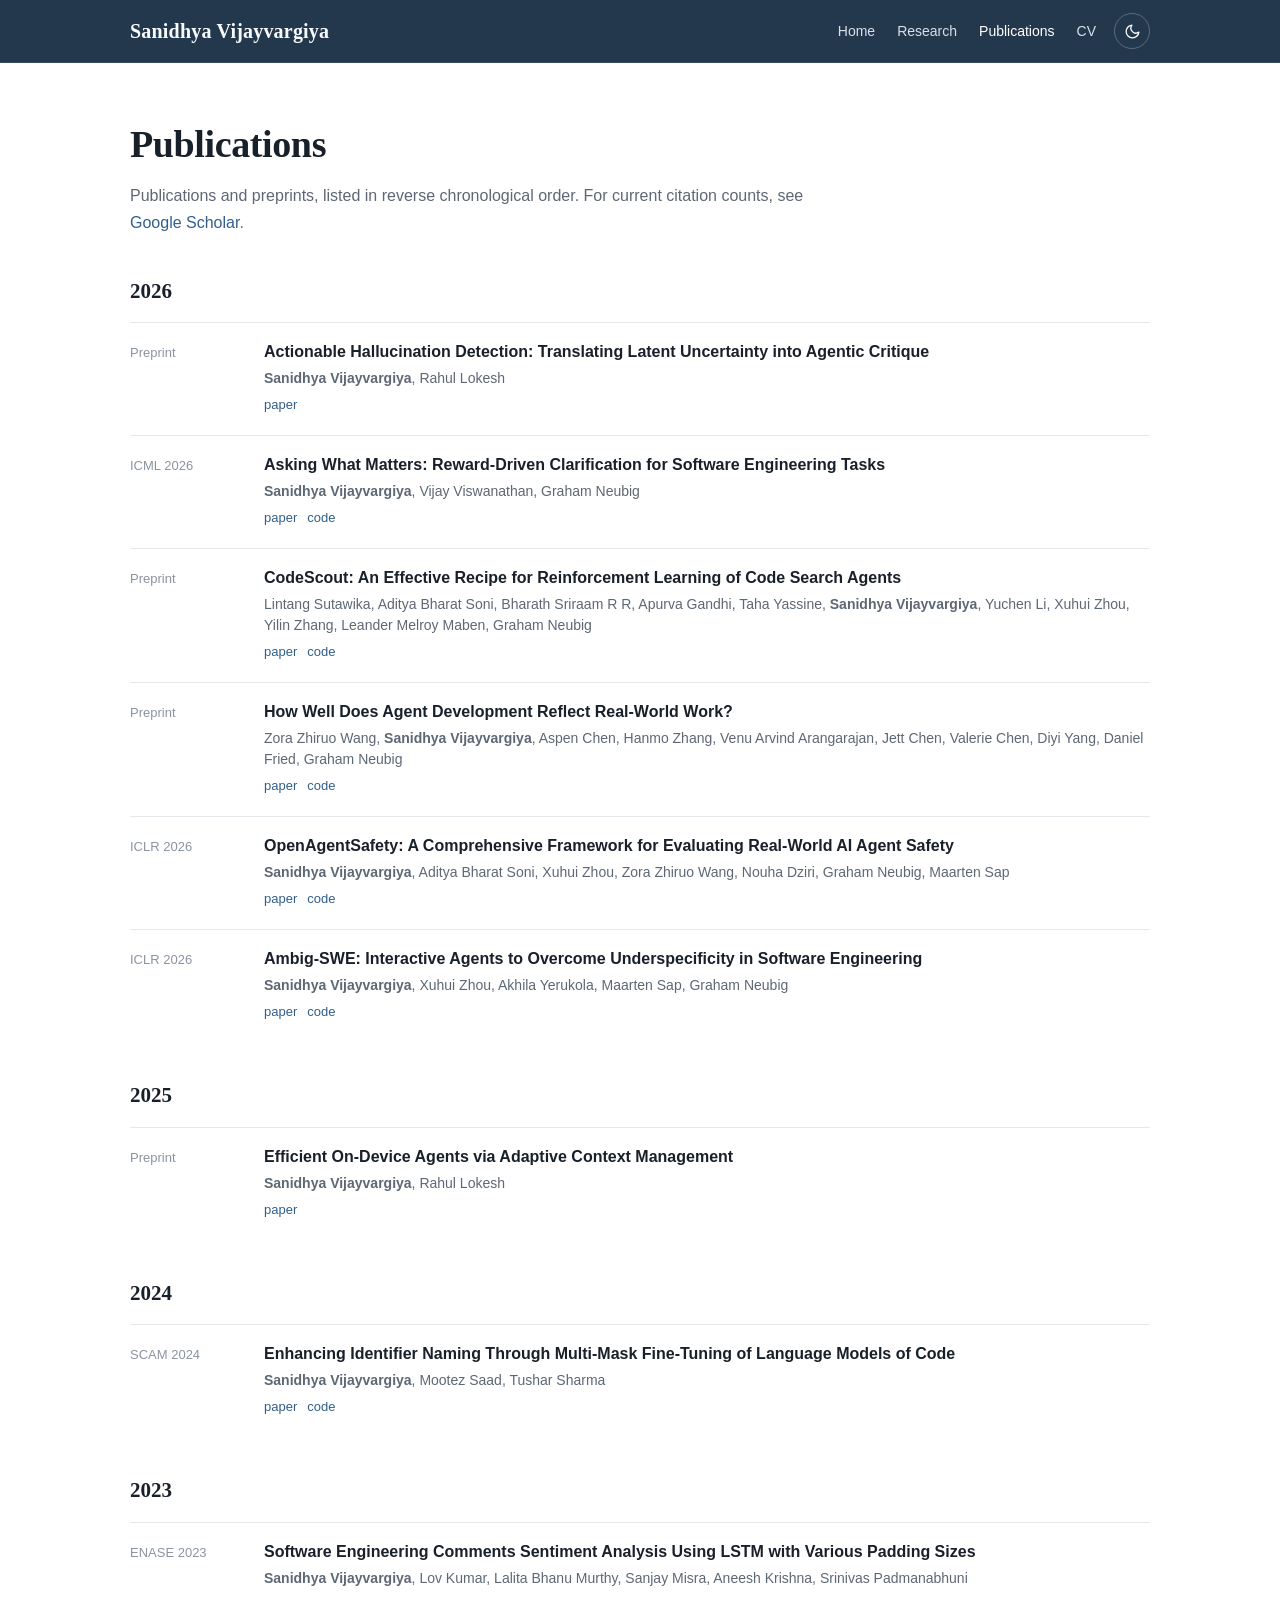
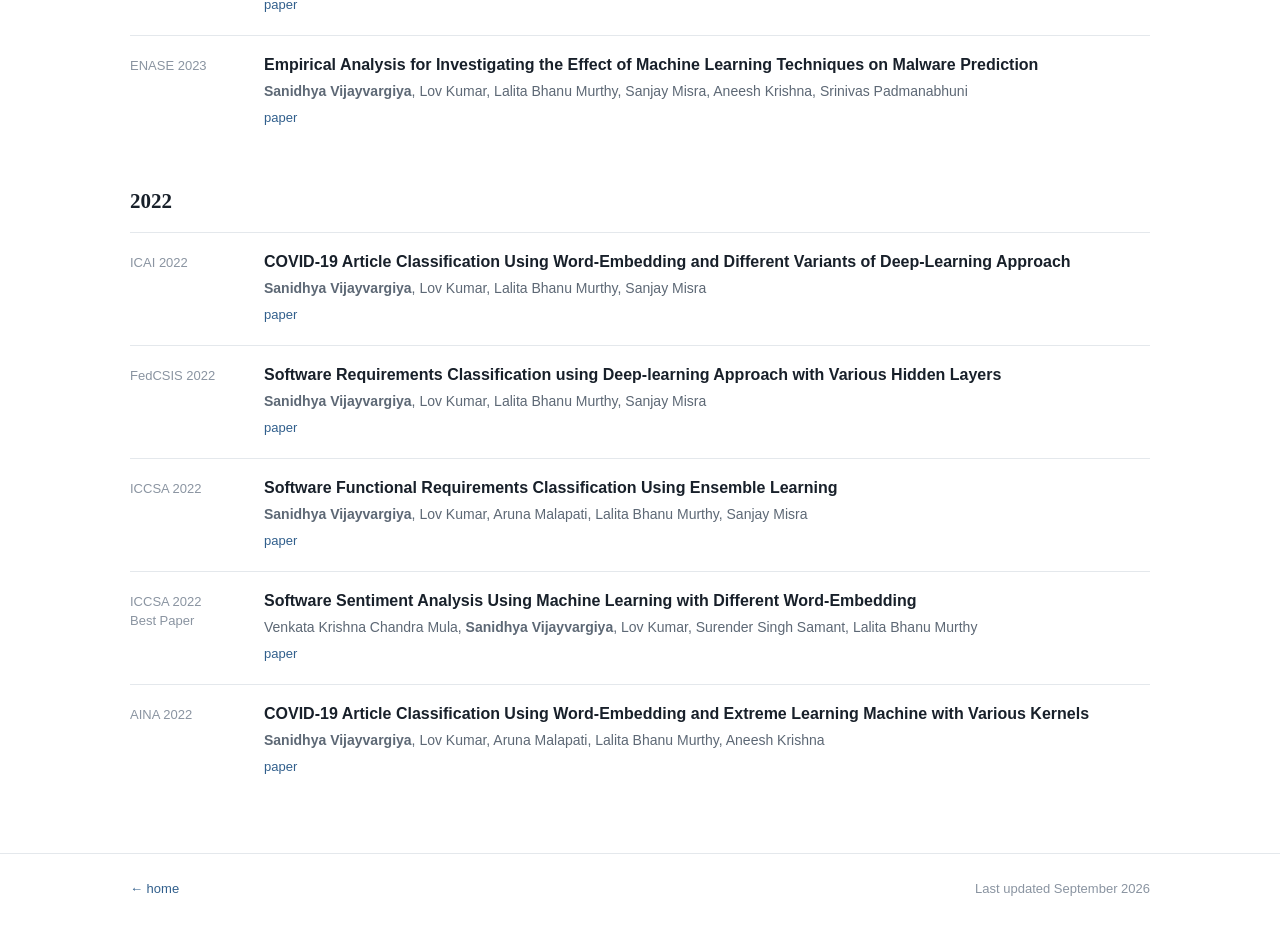
==== publications.html @ f091d57f "Publish personal research website" ====
<!doctype html>
<html lang="en">
<head>
  <meta charset="utf-8"><meta name="viewport" content="width=device-width, initial-scale=1"><meta name="color-scheme" content="light dark">
  <meta name="description" content="Publications by Sanidhya Vijayvargiya.">
  <title>Publications — Sanidhya Vijayvargiya</title>
  <link rel="icon" href="assets/favicon.svg" type="image/svg+xml"><link rel="stylesheet" href="styles.css">
  <script>(()=>{const t=localStorage.getItem('sv-theme');if(t==='light'||t==='dark')document.documentElement.dataset.theme=t;})();</script>
</head>
<body>
  <header class="site-header"><div class="shell nav-row"><a class="wordmark" href="index.html">Sanidhya Vijayvargiya</a><div class="nav-actions"><nav aria-label="Primary navigation"><a href="index.html">Home</a><a href="research.html">Research</a><a href="publications.html" aria-current="page">Publications</a><a href="cv.html">CV</a></nav><button id="theme-toggle" class="theme-toggle" type="button" aria-label="Toggle color theme"></button></div></div></header>
  <main class="shell page-main">
    <header class="page-title">
      <h1>Publications</h1>
      <p>Publications and preprints, listed in reverse chronological order. For current citation counts, see <a href="https://scholar.google.com/citations?user=csV4JZsAAAAJ&hl=en&oi=ao" target="_blank" rel="noopener">Google Scholar</a>.</p>
    </header>

    <h2 class="pub-year">2026</h2>
    <article class="publication"><div class="pub-venue">Preprint</div><div class="pub-body"><h3><a href="https://arxiv.org/abs/2608.10430" target="_blank" rel="noopener">Actionable Hallucination Detection: Translating Latent Uncertainty into Agentic Critique</a></h3><p class="authors"><strong>Sanidhya Vijayvargiya</strong>, Rahul Lokesh</p><p class="pub-links"><a href="https://arxiv.org/abs/2608.10430" target="_blank" rel="noopener">paper</a></p></div></article>
    <article class="publication"><div class="pub-venue">ICML 2026</div><div class="pub-body"><h3><a href="https://arxiv.org/abs/2604.14624" target="_blank" rel="noopener">Asking What Matters: Reward-Driven Clarification for Software Engineering Tasks</a></h3><p class="authors"><strong>Sanidhya Vijayvargiya</strong>, Vijay Viswanathan, Graham Neubig</p><p class="pub-links"><a href="https://arxiv.org/abs/2604.14624" target="_blank" rel="noopener">paper</a><a href="https://github.com/sani903/Teaching-Effective-Clarification" target="_blank" rel="noopener">code</a></p></div></article>
    <article class="publication"><div class="pub-venue">Preprint</div><div class="pub-body"><h3><a href="https://arxiv.org/abs/2603.17829" target="_blank" rel="noopener">CodeScout: An Effective Recipe for Reinforcement Learning of Code Search Agents</a></h3><p class="authors">Lintang Sutawika, Aditya Bharat Soni, Bharath Sriraam R R, Apurva Gandhi, Taha Yassine, <strong>Sanidhya Vijayvargiya</strong>, Yuchen Li, Xuhui Zhou, Yilin Zhang, Leander Melroy Maben, Graham Neubig</p><p class="pub-links"><a href="https://arxiv.org/abs/2603.17829" target="_blank" rel="noopener">paper</a><a href="https://github.com/OpenHands/codescout" target="_blank" rel="noopener">code</a></p></div></article>
    <article class="publication"><div class="pub-venue">Preprint</div><div class="pub-body"><h3><a href="https://arxiv.org/abs/2603.01203" target="_blank" rel="noopener">How Well Does Agent Development Reflect Real-World Work?</a></h3><p class="authors">Zora Zhiruo Wang, <strong>Sanidhya Vijayvargiya</strong>, Aspen Chen, Hanmo Zhang, Venu Arvind Arangarajan, Jett Chen, Valerie Chen, Diyi Yang, Daniel Fried, Graham Neubig</p><p class="pub-links"><a href="https://arxiv.org/abs/2603.01203" target="_blank" rel="noopener">paper</a><a href="https://github.com/zorazrw/ai4work-resources" target="_blank" rel="noopener">code</a></p></div></article>
    <article class="publication"><div class="pub-venue">ICLR 2026</div><div class="pub-body"><h3><a href="https://arxiv.org/abs/2507.06134" target="_blank" rel="noopener">OpenAgentSafety: A Comprehensive Framework for Evaluating Real-World AI Agent Safety</a></h3><p class="authors"><strong>Sanidhya Vijayvargiya</strong>, Aditya Bharat Soni, Xuhui Zhou, Zora Zhiruo Wang, Nouha Dziri, Graham Neubig, Maarten Sap</p><p class="pub-links"><a href="https://arxiv.org/abs/2507.06134" target="_blank" rel="noopener">paper</a><a href="https://github.com/sani903/OpenAgentSafety" target="_blank" rel="noopener">code</a></p></div></article>
    <article class="publication"><div class="pub-venue">ICLR 2026</div><div class="pub-body"><h3><a href="https://arxiv.org/abs/2502.13069" target="_blank" rel="noopener">Ambig-SWE: Interactive Agents to Overcome Underspecificity in Software Engineering</a></h3><p class="authors"><strong>Sanidhya Vijayvargiya</strong>, Xuhui Zhou, Akhila Yerukola, Maarten Sap, Graham Neubig</p><p class="pub-links"><a href="https://arxiv.org/abs/2502.13069" target="_blank" rel="noopener">paper</a><a href="https://github.com/sani903/interactivesweagents" target="_blank" rel="noopener">code</a></p></div></article>

    <h2 class="pub-year">2025</h2>
    <article class="publication"><div class="pub-venue">Preprint</div><div class="pub-body"><h3><a href="https://arxiv.org/abs/2511.03728" target="_blank" rel="noopener">Efficient On-Device Agents via Adaptive Context Management</a></h3><p class="authors"><strong>Sanidhya Vijayvargiya</strong>, Rahul Lokesh</p><p class="pub-links"><a href="https://arxiv.org/abs/2511.03728" target="_blank" rel="noopener">paper</a></p></div></article>

    <h2 class="pub-year">2024</h2>
    <article class="publication"><div class="pub-venue">SCAM 2024</div><div class="pub-body"><h3><a href="https://doi.org/10.1109/SCAM63643.2024.00017" target="_blank" rel="noopener">Enhancing Identifier Naming Through Multi-Mask Fine-Tuning of Language Models of Code</a></h3><p class="authors"><strong>Sanidhya Vijayvargiya</strong>, Mootez Saad, Tushar Sharma</p><p class="pub-links"><a href="https://doi.org/10.1109/SCAM63643.2024.00017" target="_blank" rel="noopener">paper</a><a href="https://github.com/SMART-Dal/Identifier-Renaming" target="_blank" rel="noopener">code</a></p></div></article>

    <h2 class="pub-year">2023</h2>
    <article class="publication"><div class="pub-venue">ENASE 2023</div><div class="pub-body"><h3><a href="https://doi.org/10.5220/0011845100003464" target="_blank" rel="noopener">Software Engineering Comments Sentiment Analysis Using LSTM with Various Padding Sizes</a></h3><p class="authors"><strong>Sanidhya Vijayvargiya</strong>, Lov Kumar, Lalita Bhanu Murthy, Sanjay Misra, Aneesh Krishna, Srinivas Padmanabhuni</p><p class="pub-links"><a href="https://doi.org/10.5220/0011845100003464" target="_blank" rel="noopener">paper</a></p></div></article>
    <article class="publication"><div class="pub-venue">ENASE 2023</div><div class="pub-body"><h3><a href="https://doi.org/10.5220/0011858200003464" target="_blank" rel="noopener">Empirical Analysis for Investigating the Effect of Machine Learning Techniques on Malware Prediction</a></h3><p class="authors"><strong>Sanidhya Vijayvargiya</strong>, Lov Kumar, Lalita Bhanu Murthy, Sanjay Misra, Aneesh Krishna, Srinivas Padmanabhuni</p><p class="pub-links"><a href="https://doi.org/10.5220/0011858200003464" target="_blank" rel="noopener">paper</a></p></div></article>

    <h2 class="pub-year">2022</h2>
    <article class="publication"><div class="pub-venue">ICAI 2022</div><div class="pub-body"><h3><a href="https://doi.org/10.1007/978-3-031-19647-8_2" target="_blank" rel="noopener">COVID-19 Article Classification Using Word-Embedding and Different Variants of Deep-Learning Approach</a></h3><p class="authors"><strong>Sanidhya Vijayvargiya</strong>, Lov Kumar, Lalita Bhanu Murthy, Sanjay Misra</p><p class="pub-links"><a href="https://doi.org/10.1007/978-3-031-19647-8_2" target="_blank" rel="noopener">paper</a></p></div></article>
    <article class="publication"><div class="pub-venue">FedCSIS 2022</div><div class="pub-body"><h3><a href="https://doi.org/10.15439/2022F140" target="_blank" rel="noopener">Software Requirements Classification using Deep-learning Approach with Various Hidden Layers</a></h3><p class="authors"><strong>Sanidhya Vijayvargiya</strong>, Lov Kumar, Lalita Bhanu Murthy, Sanjay Misra</p><p class="pub-links"><a href="https://doi.org/10.15439/2022F140" target="_blank" rel="noopener">paper</a></p></div></article>
    <article class="publication"><div class="pub-venue">ICCSA 2022</div><div class="pub-body"><h3><a href="https://doi.org/10.1007/978-3-031-10548-7_49" target="_blank" rel="noopener">Software Functional Requirements Classification Using Ensemble Learning</a></h3><p class="authors"><strong>Sanidhya Vijayvargiya</strong>, Lov Kumar, Aruna Malapati, Lalita Bhanu Murthy, Sanjay Misra</p><p class="pub-links"><a href="https://doi.org/10.1007/978-3-031-10548-7_49" target="_blank" rel="noopener">paper</a></p></div></article>
    <article class="publication"><div class="pub-venue">ICCSA 2022<br>Best Paper</div><div class="pub-body"><h3><a href="https://doi.org/10.1007/978-3-031-10548-7_29" target="_blank" rel="noopener">Software Sentiment Analysis Using Machine Learning with Different Word-Embedding</a></h3><p class="authors">Venkata Krishna Chandra Mula, <strong>Sanidhya Vijayvargiya</strong>, Lov Kumar, Surender Singh Samant, Lalita Bhanu Murthy</p><p class="pub-links"><a href="https://doi.org/10.1007/978-3-031-10548-7_29" target="_blank" rel="noopener">paper</a></p></div></article>
    <article class="publication"><div class="pub-venue">AINA 2022</div><div class="pub-body"><h3><a href="https://doi.org/10.1007/978-3-030-99619-2_7" target="_blank" rel="noopener">COVID-19 Article Classification Using Word-Embedding and Extreme Learning Machine with Various Kernels</a></h3><p class="authors"><strong>Sanidhya Vijayvargiya</strong>, Lov Kumar, Aruna Malapati, Lalita Bhanu Murthy, Aneesh Krishna</p><p class="pub-links"><a href="https://doi.org/10.1007/978-3-030-99619-2_7" target="_blank" rel="noopener">paper</a></p></div></article>
  </main>
  <footer><div class="shell footer-row"><a href="index.html">← home</a><span>Last updated September 2026</span></div></footer>
  <script src="script.js"></script>
</body>
</html>
---- styles.css ----
:root {
  --bg: #ffffff;
  --text: #18202a;
  --muted: #5d6875;
  --faint: #8a94a1;
  --line: #e4e8ec;
  --soft: #f7f8fa;
  --nav: #24384d;
  --nav-text: #f7fafc;
  --nav-muted: #d8e0e8;
  --accent: #315f8c;
  --accent-hover: #1f4e7a;
  --project-hover: #f8fafc;
  --max: 1020px;
}

html[data-theme="dark"] {
  --bg: #11161c;
  --text: #edf2f6;
  --muted: #aeb9c5;
  --faint: #7f8a96;
  --line: #2a333d;
  --soft: #171d24;
  --nav: #192a3d;
  --nav-text: #f7fafc;
  --nav-muted: #ced8e2;
  --accent: #91b8de;
  --accent-hover: #b7d2ec;
  --project-hover: #151c23;
}

@media (prefers-color-scheme: dark) {
  html:not([data-theme="light"]) {
    --bg: #11161c;
    --text: #edf2f6;
    --muted: #aeb9c5;
    --faint: #7f8a96;
    --line: #2a333d;
    --soft: #171d24;
    --nav: #192a3d;
    --nav-text: #f7fafc;
    --nav-muted: #ced8e2;
    --accent: #91b8de;
    --accent-hover: #b7d2ec;
    --project-hover: #151c23;
  }
}

* { box-sizing: border-box; }
html { scroll-behavior: smooth; }
body {
  margin: 0;
  background: var(--bg);
  color: var(--text);
  font-family: -apple-system, BlinkMacSystemFont, "Segoe UI", Roboto, Helvetica, Arial, sans-serif;
  font-size: 16px;
  line-height: 1.64;
  -webkit-font-smoothing: antialiased;
}

a { color: var(--accent); text-decoration: none; }
a:hover { color: var(--accent-hover); }
a:focus-visible, button:focus-visible { outline: 2px solid var(--accent); outline-offset: 3px; }

.shell { width: min(calc(100% - 40px), var(--max)); margin: 0 auto; }

.site-header {
  background: var(--nav);
  color: var(--nav-text);
  border-bottom: 1px solid rgba(255,255,255,.09);
}
.nav-row {
  min-height: 62px;
  display: flex;
  align-items: center;
  justify-content: space-between;
  gap: 24px;
}
.wordmark {
  color: var(--nav-text);
  font-family: ui-serif, Georgia, Cambria, "Times New Roman", serif;
  font-size: 20px;
  font-weight: 650;
  letter-spacing: .01em;
  white-space: nowrap;
}
.wordmark:hover { color: #fff; }
.nav-actions { display: flex; align-items: center; gap: 18px; }
nav { display: flex; gap: 22px; align-items: center; }
nav a {
  color: var(--nav-muted);
  font-size: 14px;
  font-weight: 520;
}
nav a:hover, nav a[aria-current="page"] { color: #fff; }
.theme-toggle {
  width: 36px;
  height: 36px;
  display: grid;
  place-items: center;
  border: 1px solid rgba(255,255,255,.25);
  border-radius: 50%;
  background: transparent;
  color: #fff;
  cursor: pointer;
  padding: 0;
}
.theme-toggle:hover { background: rgba(255,255,255,.08); }
.theme-toggle svg { width: 17px; height: 17px; }

.hero {
  display: grid;
  grid-template-columns: 230px minmax(0, 1fr);
  gap: 58px;
  padding: 64px 0 46px;
  align-items: start;
}
.profile-column { min-width: 0; }
.portrait-wrap {
  width: 100%;
  aspect-ratio: 4 / 5;
  overflow: hidden;
  border-radius: 6px;
  background: var(--soft);
  border: 1px solid var(--line);
}
.portrait {
  width: 100%;
  height: 100%;
  display: block;
  object-fit: cover;
  object-position: 53% 56%;
}
.icon-links {
  display: flex;
  gap: 10px;
  margin-top: 16px;
  justify-content: center;
}
.icon-link {
  width: 38px;
  height: 38px;
  border: 1px solid var(--line);
  border-radius: 50%;
  display: grid;
  place-items: center;
  color: var(--text);
  background: var(--bg);
  transition: border-color .15s ease, color .15s ease, transform .15s ease;
}
.icon-link:hover { border-color: var(--accent); color: var(--accent); transform: translateY(-1px); }
.icon-link svg { width: 18px; height: 18px; }
.icon-link .linkedin-glyph { font-size: 15px; font-weight: 750; line-height: 1; font-family: Arial, sans-serif; }

.hero-copy h1 {
  margin: 1px 0 6px;
  font-family: ui-serif, Georgia, Cambria, "Times New Roman", serif;
  font-size: clamp(34px, 5vw, 48px);
  line-height: 1.1;
  letter-spacing: -.018em;
  font-weight: 650;
}
.role {
  margin: 0 0 24px;
  color: var(--muted);
  font-size: 17px;
}
.bio { margin: 0 0 16px; max-width: 700px; }
.bio + .bio { margin-top: 8px; }
.inline-affiliation { color: var(--text); font-weight: 540; }

.research-directions {
  margin-top: 30px;
  border-top: 1px solid var(--line);
  padding-top: 24px;
}
.research-directions h2, .section h2, .page-title h1 {
  font-family: ui-serif, Georgia, Cambria, "Times New Roman", serif;
  font-weight: 650;
  letter-spacing: -.01em;
}
.research-directions h2 { font-size: 22px; margin: 0 0 16px; }
.direction-list { display: grid; gap: 14px; margin: 0; }
.direction { display: grid; grid-template-columns: 210px minmax(0, 1fr); gap: 18px; }
.direction dt { font-weight: 650; }
.direction dd { margin: 0; color: var(--muted); }

.section { border-top: 1px solid var(--line); padding: 34px 0 38px; }
.section-title-row {
  display: flex;
  justify-content: space-between;
  gap: 20px;
  align-items: baseline;
  margin-bottom: 18px;
}
.section h2 { margin: 0; font-size: 25px; }
.section-link { font-size: 14px; white-space: nowrap; }

.project-grid {
  display: grid;
  grid-template-columns: repeat(2, minmax(0, 1fr));
  column-gap: 46px;
  row-gap: 0;
}
.project {
  display: block;
  padding: 20px 0 22px;
  border-top: 1px solid var(--line);
  color: inherit;
}
.project:nth-child(-n+2) { border-top: 0; padding-top: 2px; }
.project:hover { color: inherit; }
.project h3 {
  margin: 0 0 7px;
  font-size: 17px;
  line-height: 1.35;
  font-weight: 650;
  color: var(--text);
}
.project p { margin: 0 0 10px; color: var(--muted); font-size: 15px; line-height: 1.55; }
.project-meta { font-size: 13px; color: var(--faint); line-height: 1.5; }
.project:hover h3 { color: var(--accent); }

.news-list { list-style: none; margin: 0; padding: 0; }
.news-list li {
  display: grid;
  grid-template-columns: 90px minmax(0, 1fr);
  gap: 18px;
  padding: 9px 0;
}
.news-date { color: var(--faint); font-size: 14px; }
.news-text { color: var(--muted); }
.news-text strong { color: var(--text); font-weight: 600; }

footer { border-top: 1px solid var(--line); margin-top: 8px; }
.footer-row {
  padding: 24px 0 30px;
  display: flex;
  align-items: center;
  justify-content: space-between;
  gap: 18px;
  color: var(--faint);
  font-size: 13px;
}

.page-main { padding: 50px 0 48px; }
.page-title { margin-bottom: 38px; }
.page-title h1 { font-size: 38px; margin: 0 0 8px; }
.page-title p { color: var(--muted); max-width: 720px; margin: 0; }
.page-title-actions { margin-top: 15px; }
.text-link { font-size: 14px; }

.pub-year { margin: 36px 0 14px; font-size: 21px; font-weight: 650; font-family: ui-serif, Georgia, serif; }
.pub-year:first-of-type { margin-top: 0; }
.publication {
  display: grid;
  grid-template-columns: 110px minmax(0, 1fr);
  gap: 24px;
  border-top: 1px solid var(--line);
  padding: 18px 0 20px;
}
.pub-venue { color: var(--faint); font-size: 13px; line-height: 1.45; padding-top: 3px; }
.pub-body h3 { margin: 0 0 4px; font-size: 16px; line-height: 1.42; font-weight: 650; }
.pub-body h3 a { color: var(--text); }
.pub-body h3 a:hover { color: var(--accent); }
.authors { margin: 0 0 5px; color: var(--muted); font-size: 14px; line-height: 1.5; }
.pub-links { margin: 0; font-size: 13px; }
.pub-links a { margin-right: 10px; }

.research-page-grid { display: grid; gap: 44px; }
.research-topic { border-top: 1px solid var(--line); padding-top: 28px; }
.research-topic:first-child { border-top: 0; padding-top: 0; }
.research-topic h2 { margin: 0 0 12px; font-family: ui-serif, Georgia, serif; font-size: 27px; }
.research-topic > p { max-width: 760px; color: var(--muted); margin: 0 0 22px; }
.thread-list { display: grid; grid-template-columns: repeat(2, minmax(0, 1fr)); gap: 22px 40px; }
.thread h3 { margin: 0 0 5px; font-size: 16px; }
.thread p { color: var(--muted); font-size: 14px; margin: 0; }
.thread a { font-size: 13px; }

.cv-toolbar { display: flex; gap: 12px; flex-wrap: wrap; margin: 0 0 20px; }
.button-link {
  display: inline-flex;
  align-items: center;
  gap: 7px;
  padding: 8px 13px;
  border: 1px solid var(--line);
  border-radius: 5px;
  font-size: 14px;
  color: var(--text);
  background: var(--bg);
}
.button-link:hover { border-color: var(--accent); color: var(--accent); }
.cv-frame { width: 100%; height: 1120px; border: 1px solid var(--line); border-radius: 5px; background: var(--soft); }

.sr-only {
  position: absolute;
  width: 1px;
  height: 1px;
  padding: 0;
  margin: -1px;
  overflow: hidden;
  clip: rect(0, 0, 0, 0);
  white-space: nowrap;
  border: 0;
}

@media (max-width: 860px) {
  .shell { width: min(calc(100% - 36px), var(--max)); }
  .hero { grid-template-columns: 205px minmax(0, 1fr); gap: 38px; padding-top: 48px; }
  .direction { grid-template-columns: 185px minmax(0, 1fr); gap: 14px; }
  .project-grid { column-gap: 34px; }
}

@media (max-width: 700px) {
  .shell { width: min(calc(100% - 30px), var(--max)); }

  .nav-row {
    min-height: 0;
    padding: 12px 0 11px;
    flex-wrap: wrap;
    gap: 9px 14px;
  }
  .wordmark {
    font-size: 17px;
    line-height: 1.2;
  }
  .nav-actions {
    width: 100%;
    gap: 10px;
    justify-content: space-between;
  }
  nav {
    min-width: 0;
    flex: 1 1 auto;
    gap: 15px;
    overflow-x: auto;
    white-space: nowrap;
    scrollbar-width: none;
    -webkit-overflow-scrolling: touch;
  }
  nav::-webkit-scrollbar { display: none; }
  nav a { font-size: 13px; flex: 0 0 auto; }
  .theme-toggle { width: 38px; height: 38px; flex: 0 0 38px; }

  .hero {
    grid-template-columns: 1fr;
    gap: 26px;
    padding: 34px 0 34px;
  }
  .profile-column {
    width: min(190px, 55vw);
    max-width: none;
    margin: 0 auto;
  }
  .icon-links { justify-content: center; gap: 9px; }
  .icon-link { width: 42px; height: 42px; }
  .hero-copy { min-width: 0; }
  .hero-copy h1 { font-size: clamp(34px, 10vw, 42px); text-align: center; }
  .role { text-align: center; font-size: 16px; margin-bottom: 22px; }
  .bio { max-width: none; }
  .research-directions { margin-top: 26px; padding-top: 22px; }
  .direction { grid-template-columns: 1fr; gap: 2px; }
  .direction dd { line-height: 1.55; }

  .section { padding: 30px 0 32px; }
  .section-title-row { margin-bottom: 12px; }
  .project-grid { grid-template-columns: 1fr; }
  .project { padding: 18px 0 20px; }
  .project:nth-child(2) { border-top: 1px solid var(--line); padding-top: 18px; }
  .project p { font-size: 15px; }

  .news-list li { grid-template-columns: 72px minmax(0, 1fr); gap: 10px; }
  .publication { grid-template-columns: 1fr; gap: 5px; padding: 16px 0 18px; }
  .pub-venue { padding-top: 0; }
  .authors { overflow-wrap: anywhere; }
  .thread-list { grid-template-columns: 1fr; }

  .page-main { padding: 38px 0 40px; }
  .page-title { margin-bottom: 28px; }
  .page-title h1 { font-size: 34px; }

  .cv-frame { display: none; }
  .cv-mobile-note { display: block; color: var(--muted); font-size: 14px; margin: 8px 0 0; }

  .footer-row { align-items: flex-start; flex-direction: column; gap: 5px; }
}

@media (min-width: 701px) {
  .cv-mobile-note { display: none; }
}

@media (max-width: 390px) {
  .shell { width: min(calc(100% - 24px), var(--max)); }
  .nav-row { padding-top: 11px; }
  .wordmark { font-size: 16px; }
  nav { gap: 11px; }
  nav a { font-size: 12.5px; }
  .theme-toggle { width: 36px; height: 36px; flex-basis: 36px; }
  .profile-column { width: min(176px, 52vw); }
  .hero { padding-top: 28px; }
  .hero-copy h1 { font-size: 34px; }
  .section-title-row { gap: 10px; }
  .section h2 { font-size: 23px; }
  .section-link { font-size: 13px; }
  .news-list li { grid-template-columns: 66px minmax(0, 1fr); }
  .footer-row { padding-bottom: 24px; }
}
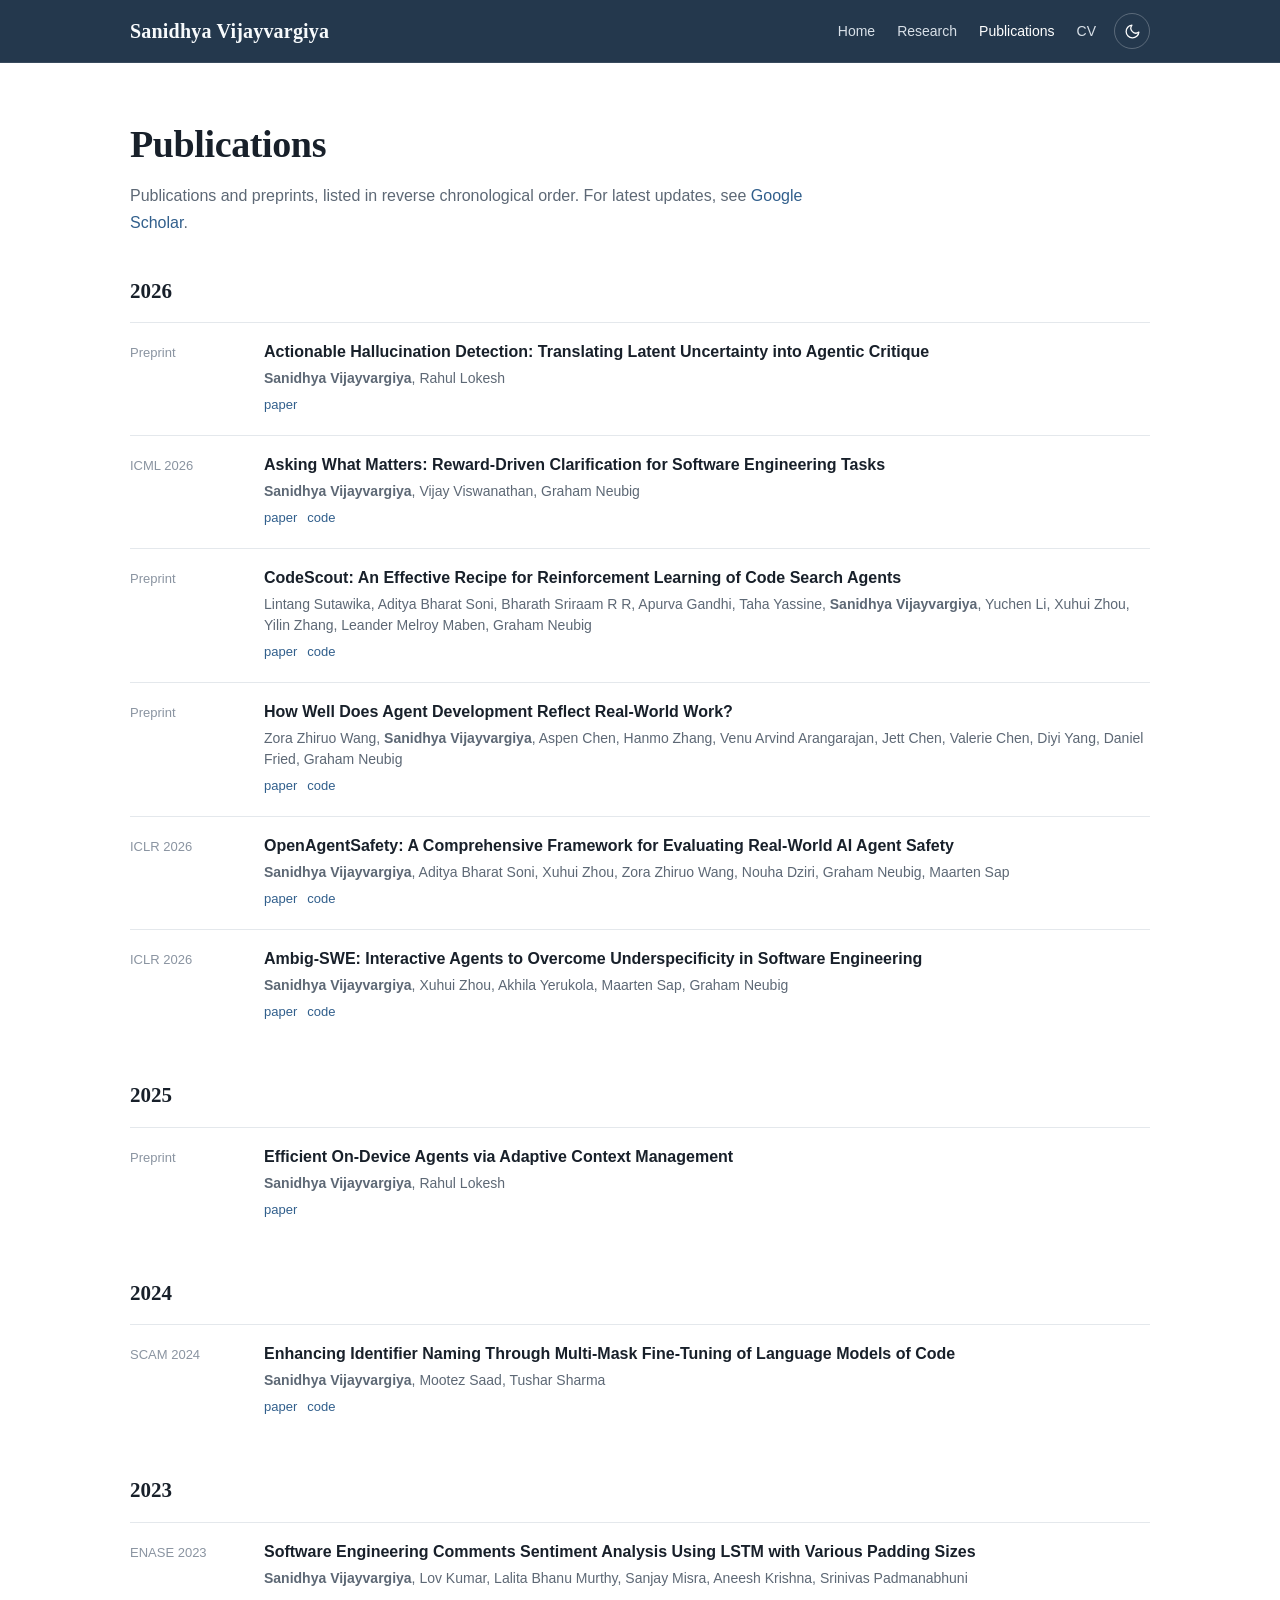
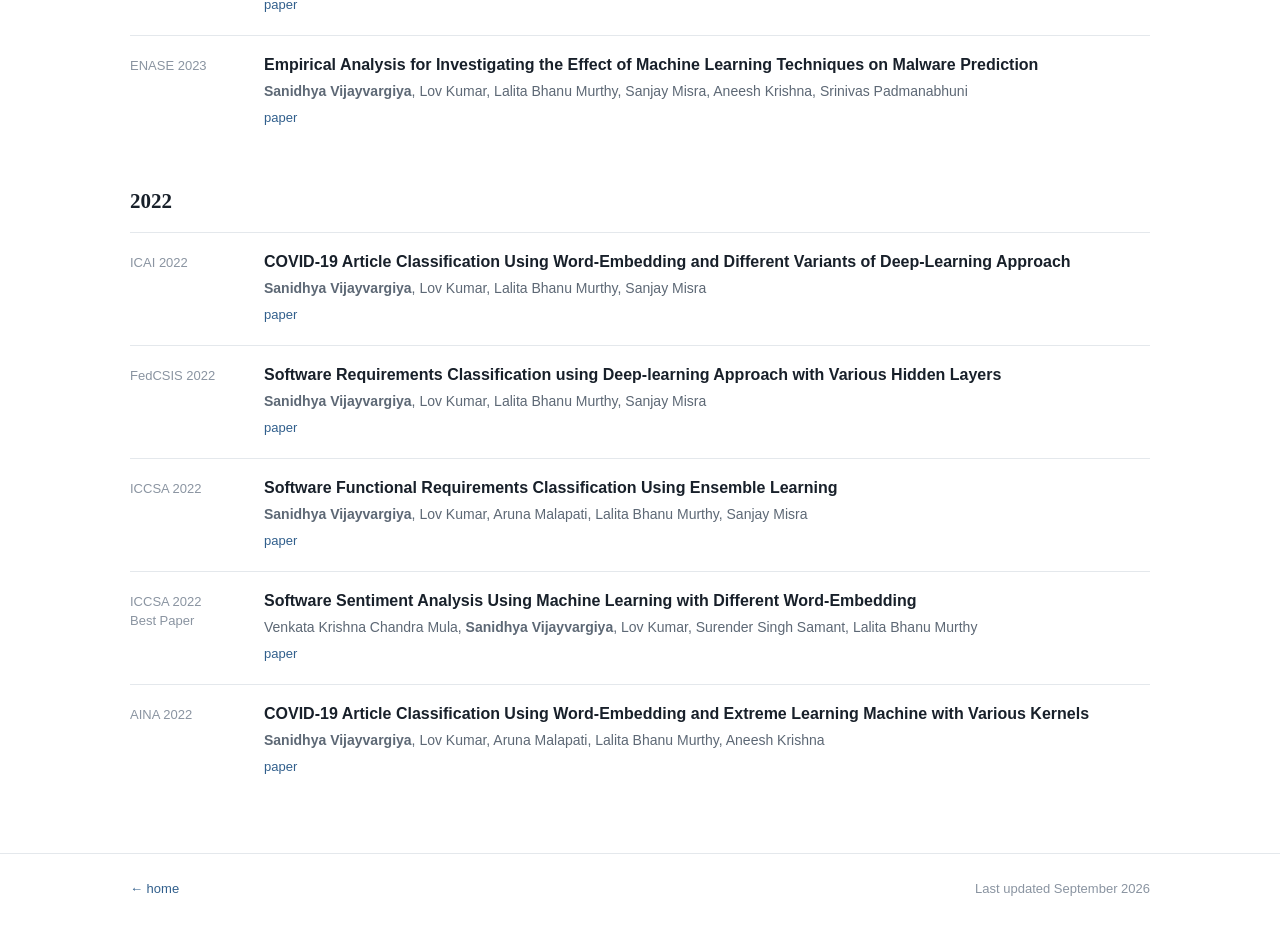
==== commit 33cb0a0e: "Update publication description for Google Scholar link" ====
--- a/publications.html
+++ b/publications.html
@@ -12,7 +12,7 @@
   <main class="shell page-main">
     <header class="page-title">
       <h1>Publications</h1>
-      <p>Publications and preprints, listed in reverse chronological order. For current citation counts, see <a href="https://scholar.google.com/citations?user=csV4JZsAAAAJ&hl=en&oi=ao" target="_blank" rel="noopener">Google Scholar</a>.</p>
+      <p>Publications and preprints, listed in reverse chronological order. For latest updates, see <a href="https://scholar.google.com/citations?user=csV4JZsAAAAJ&hl=en&oi=ao" target="_blank" rel="noopener">Google Scholar</a>.</p>
     </header>
 
     <h2 class="pub-year">2026</h2>
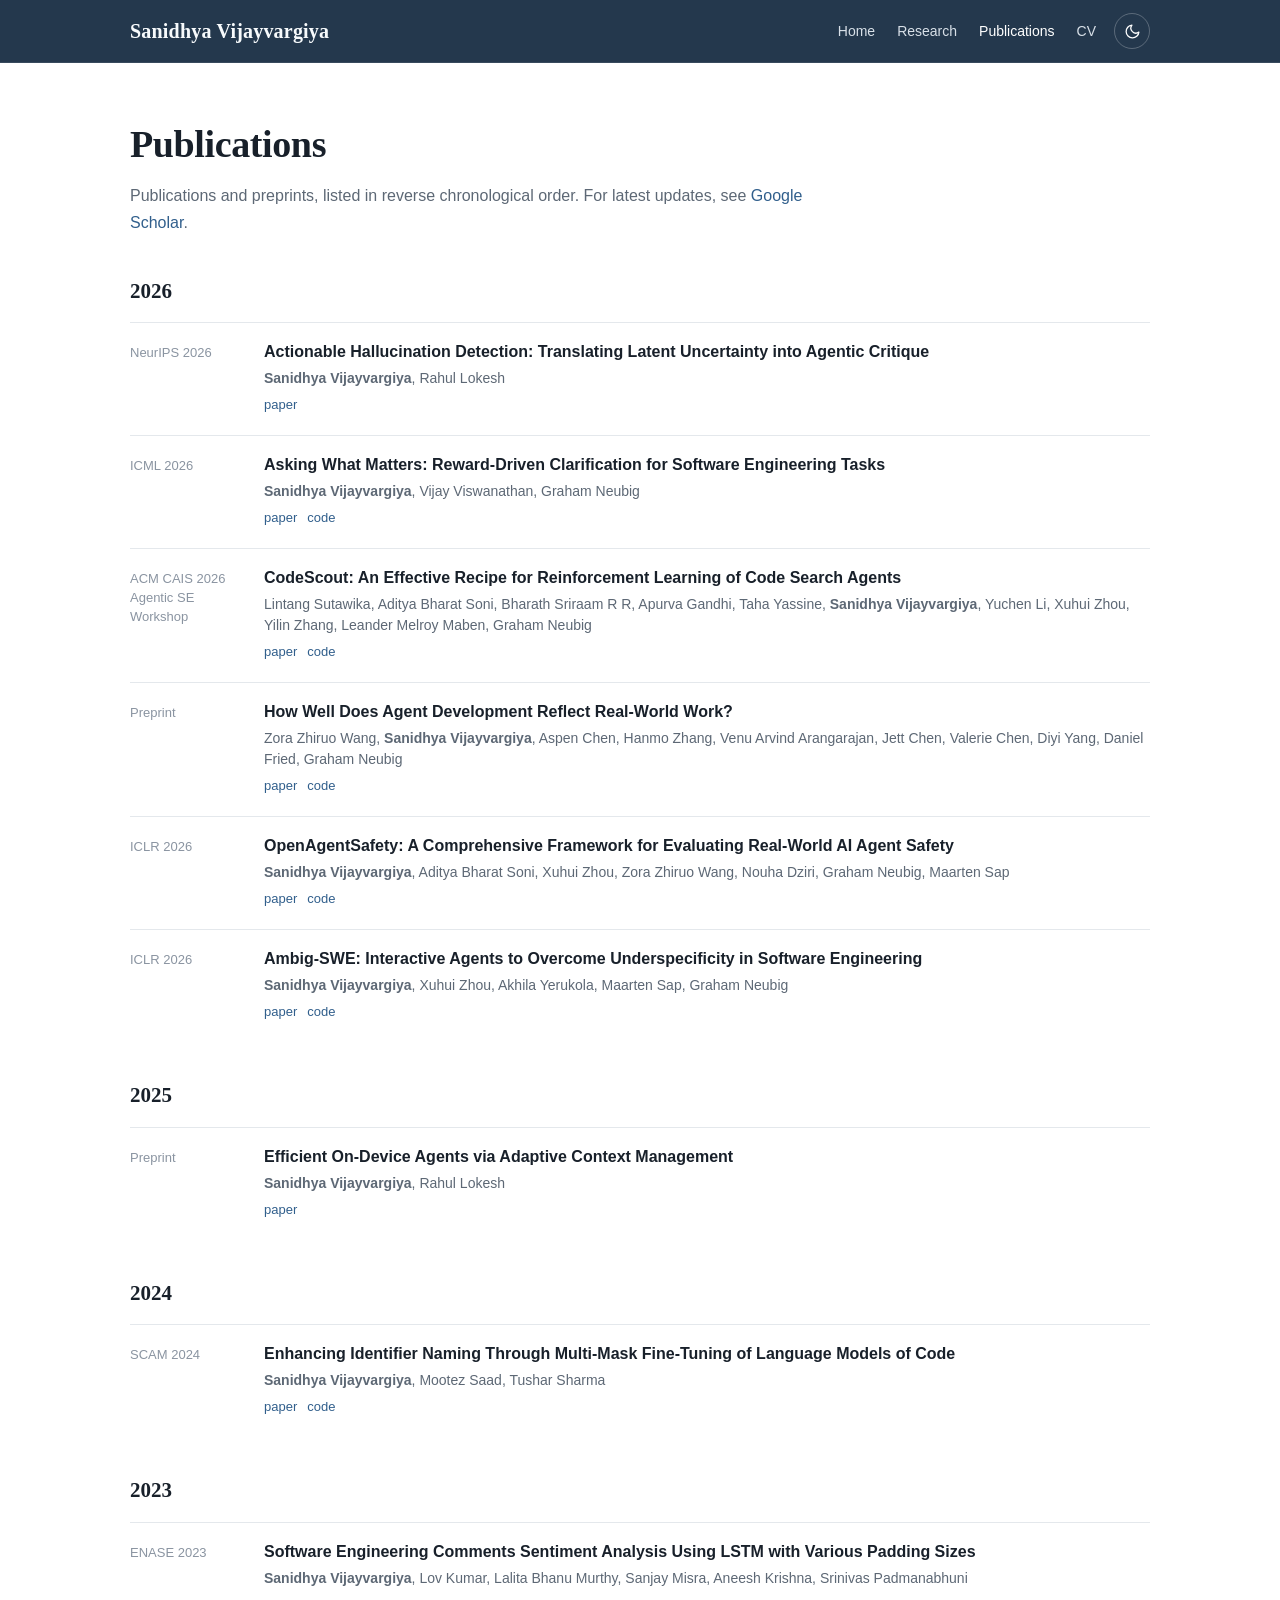
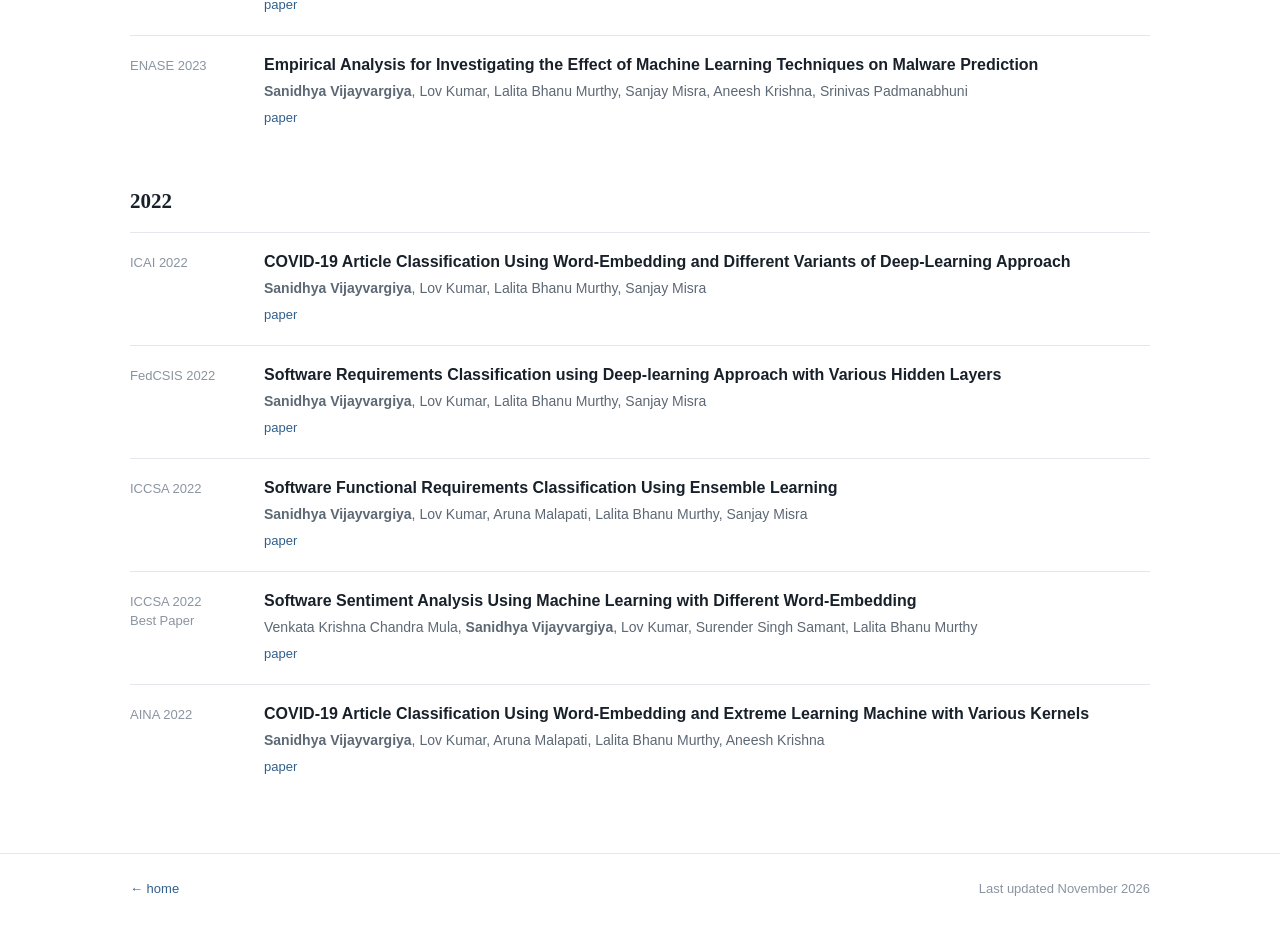
==== commit 603192a1: "Update publication entries and last updated date Updated publication details and modified last updat" ====
--- a/publications.html
+++ b/publications.html
@@ -16,9 +16,9 @@
     </header>
 
     <h2 class="pub-year">2026</h2>
-    <article class="publication"><div class="pub-venue">Preprint</div><div class="pub-body"><h3><a href="https://arxiv.org/abs/2608.10430" target="_blank" rel="noopener">Actionable Hallucination Detection: Translating Latent Uncertainty into Agentic Critique</a></h3><p class="authors"><strong>Sanidhya Vijayvargiya</strong>, Rahul Lokesh</p><p class="pub-links"><a href="https://arxiv.org/abs/2608.10430" target="_blank" rel="noopener">paper</a></p></div></article>
+    <article class="publication"><div class="pub-venue">NeurIPS 2026</div><div class="pub-body"><h3><a href="https://arxiv.org/abs/2608.10430" target="_blank" rel="noopener">Actionable Hallucination Detection: Translating Latent Uncertainty into Agentic Critique</a></h3><p class="authors"><strong>Sanidhya Vijayvargiya</strong>, Rahul Lokesh</p><p class="pub-links"><a href="https://arxiv.org/abs/2608.10430" target="_blank" rel="noopener">paper</a></p></div></article>
     <article class="publication"><div class="pub-venue">ICML 2026</div><div class="pub-body"><h3><a href="https://arxiv.org/abs/2604.14624" target="_blank" rel="noopener">Asking What Matters: Reward-Driven Clarification for Software Engineering Tasks</a></h3><p class="authors"><strong>Sanidhya Vijayvargiya</strong>, Vijay Viswanathan, Graham Neubig</p><p class="pub-links"><a href="https://arxiv.org/abs/2604.14624" target="_blank" rel="noopener">paper</a><a href="https://github.com/sani903/Teaching-Effective-Clarification" target="_blank" rel="noopener">code</a></p></div></article>
-    <article class="publication"><div class="pub-venue">Preprint</div><div class="pub-body"><h3><a href="https://arxiv.org/abs/2603.17829" target="_blank" rel="noopener">CodeScout: An Effective Recipe for Reinforcement Learning of Code Search Agents</a></h3><p class="authors">Lintang Sutawika, Aditya Bharat Soni, Bharath Sriraam R R, Apurva Gandhi, Taha Yassine, <strong>Sanidhya Vijayvargiya</strong>, Yuchen Li, Xuhui Zhou, Yilin Zhang, Leander Melroy Maben, Graham Neubig</p><p class="pub-links"><a href="https://arxiv.org/abs/2603.17829" target="_blank" rel="noopener">paper</a><a href="https://github.com/OpenHands/codescout" target="_blank" rel="noopener">code</a></p></div></article>
+    <article class="publication"><div class="pub-venue">ACM CAIS 2026<br>Agentic SE Workshop</div><div class="pub-body"><h3><a href="https://arxiv.org/abs/2603.17829" target="_blank" rel="noopener">CodeScout: An Effective Recipe for Reinforcement Learning of Code Search Agents</a></h3><p class="authors">Lintang Sutawika, Aditya Bharat Soni, Bharath Sriraam R R, Apurva Gandhi, Taha Yassine, <strong>Sanidhya Vijayvargiya</strong>, Yuchen Li, Xuhui Zhou, Yilin Zhang, Leander Melroy Maben, Graham Neubig</p><p class="pub-links"><a href="https://arxiv.org/abs/2603.17829" target="_blank" rel="noopener">paper</a><a href="https://github.com/OpenHands/codescout" target="_blank" rel="noopener">code</a></p></div></article>
     <article class="publication"><div class="pub-venue">Preprint</div><div class="pub-body"><h3><a href="https://arxiv.org/abs/2603.01203" target="_blank" rel="noopener">How Well Does Agent Development Reflect Real-World Work?</a></h3><p class="authors">Zora Zhiruo Wang, <strong>Sanidhya Vijayvargiya</strong>, Aspen Chen, Hanmo Zhang, Venu Arvind Arangarajan, Jett Chen, Valerie Chen, Diyi Yang, Daniel Fried, Graham Neubig</p><p class="pub-links"><a href="https://arxiv.org/abs/2603.01203" target="_blank" rel="noopener">paper</a><a href="https://github.com/zorazrw/ai4work-resources" target="_blank" rel="noopener">code</a></p></div></article>
     <article class="publication"><div class="pub-venue">ICLR 2026</div><div class="pub-body"><h3><a href="https://arxiv.org/abs/2507.06134" target="_blank" rel="noopener">OpenAgentSafety: A Comprehensive Framework for Evaluating Real-World AI Agent Safety</a></h3><p class="authors"><strong>Sanidhya Vijayvargiya</strong>, Aditya Bharat Soni, Xuhui Zhou, Zora Zhiruo Wang, Nouha Dziri, Graham Neubig, Maarten Sap</p><p class="pub-links"><a href="https://arxiv.org/abs/2507.06134" target="_blank" rel="noopener">paper</a><a href="https://github.com/sani903/OpenAgentSafety" target="_blank" rel="noopener">code</a></p></div></article>
     <article class="publication"><div class="pub-venue">ICLR 2026</div><div class="pub-body"><h3><a href="https://arxiv.org/abs/2502.13069" target="_blank" rel="noopener">Ambig-SWE: Interactive Agents to Overcome Underspecificity in Software Engineering</a></h3><p class="authors"><strong>Sanidhya Vijayvargiya</strong>, Xuhui Zhou, Akhila Yerukola, Maarten Sap, Graham Neubig</p><p class="pub-links"><a href="https://arxiv.org/abs/2502.13069" target="_blank" rel="noopener">paper</a><a href="https://github.com/sani903/interactivesweagents" target="_blank" rel="noopener">code</a></p></div></article>
@@ -40,7 +40,7 @@
     <article class="publication"><div class="pub-venue">ICCSA 2022<br>Best Paper</div><div class="pub-body"><h3><a href="https://doi.org/10.1007/978-3-031-10548-7_29" target="_blank" rel="noopener">Software Sentiment Analysis Using Machine Learning with Different Word-Embedding</a></h3><p class="authors">Venkata Krishna Chandra Mula, <strong>Sanidhya Vijayvargiya</strong>, Lov Kumar, Surender Singh Samant, Lalita Bhanu Murthy</p><p class="pub-links"><a href="https://doi.org/10.1007/978-3-031-10548-7_29" target="_blank" rel="noopener">paper</a></p></div></article>
     <article class="publication"><div class="pub-venue">AINA 2022</div><div class="pub-body"><h3><a href="https://doi.org/10.1007/978-3-030-99619-2_7" target="_blank" rel="noopener">COVID-19 Article Classification Using Word-Embedding and Extreme Learning Machine with Various Kernels</a></h3><p class="authors"><strong>Sanidhya Vijayvargiya</strong>, Lov Kumar, Aruna Malapati, Lalita Bhanu Murthy, Aneesh Krishna</p><p class="pub-links"><a href="https://doi.org/10.1007/978-3-030-99619-2_7" target="_blank" rel="noopener">paper</a></p></div></article>
   </main>
-  <footer><div class="shell footer-row"><a href="index.html">← home</a><span>Last updated September 2026</span></div></footer>
+  <footer><div class="shell footer-row"><a href="index.html">← home</a><span>Last updated November 2026</span></div></footer>
   <script src="script.js"></script>
 </body>
 </html>
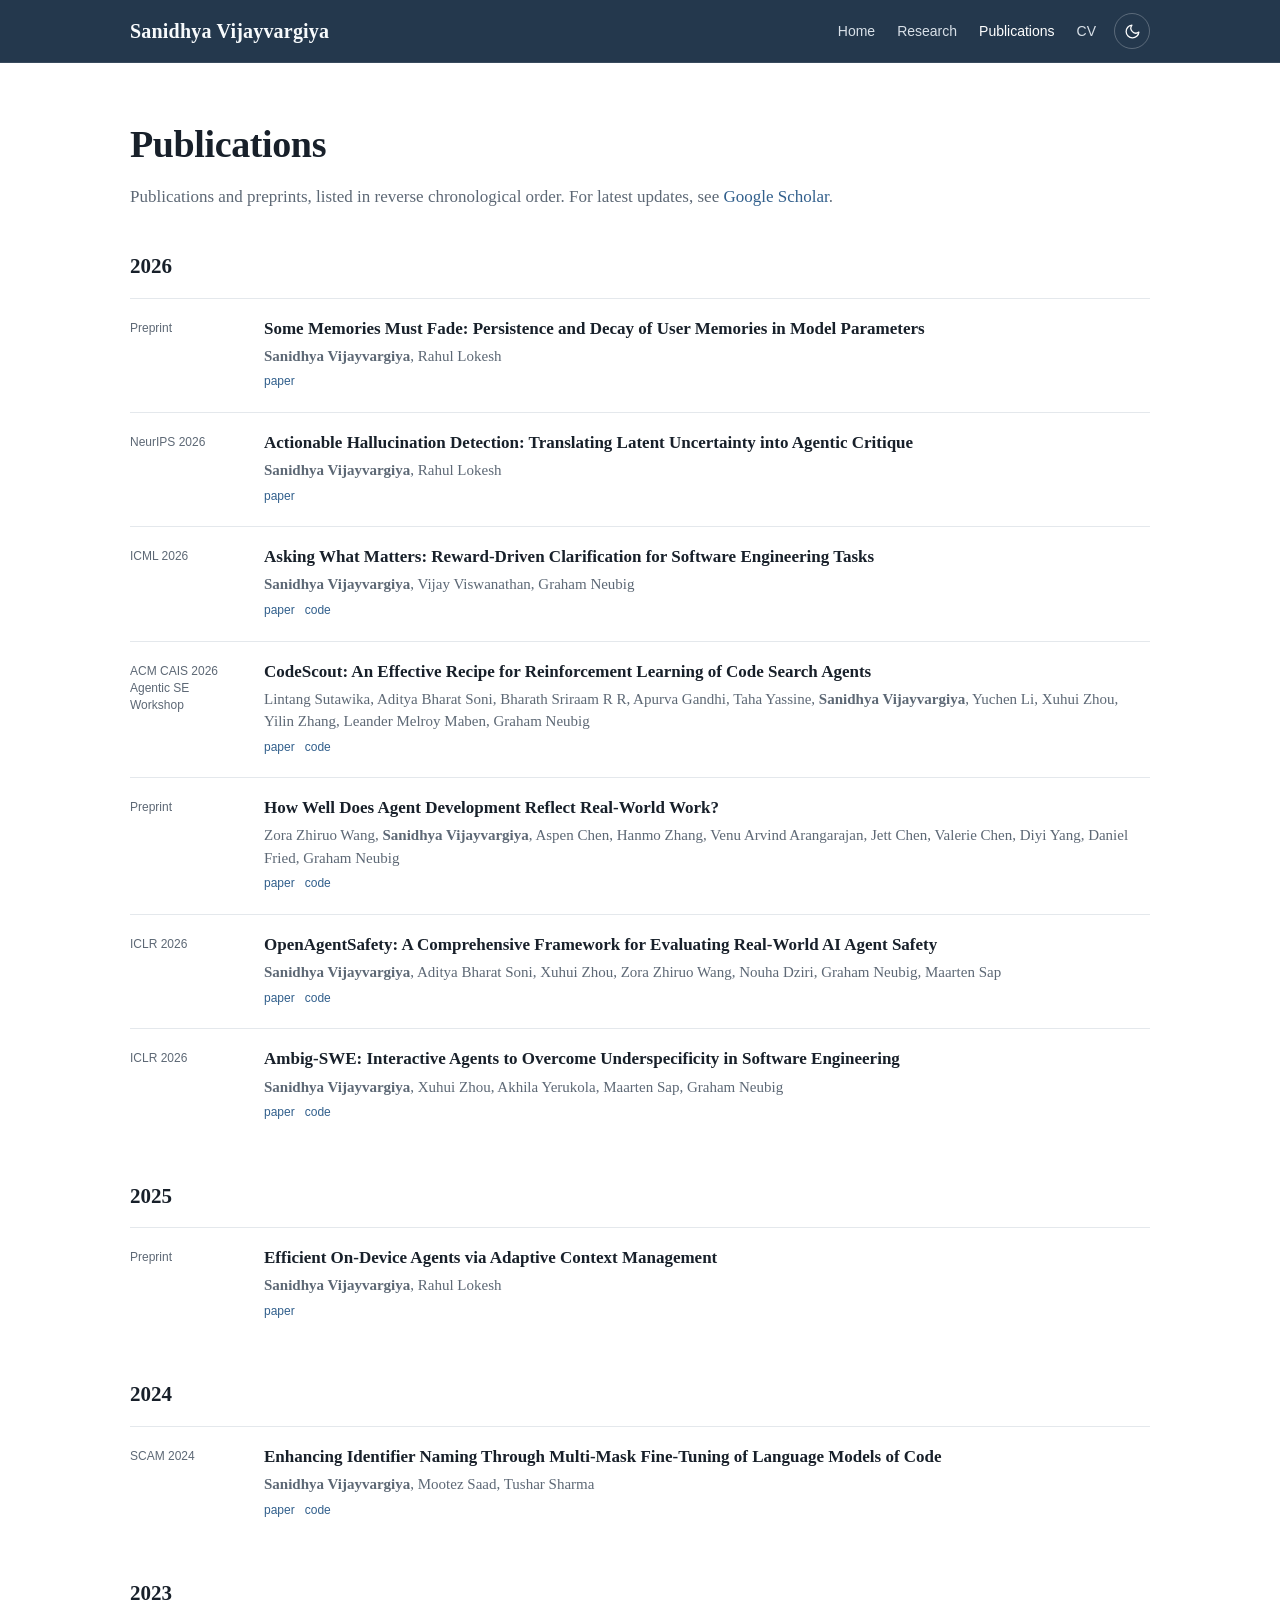
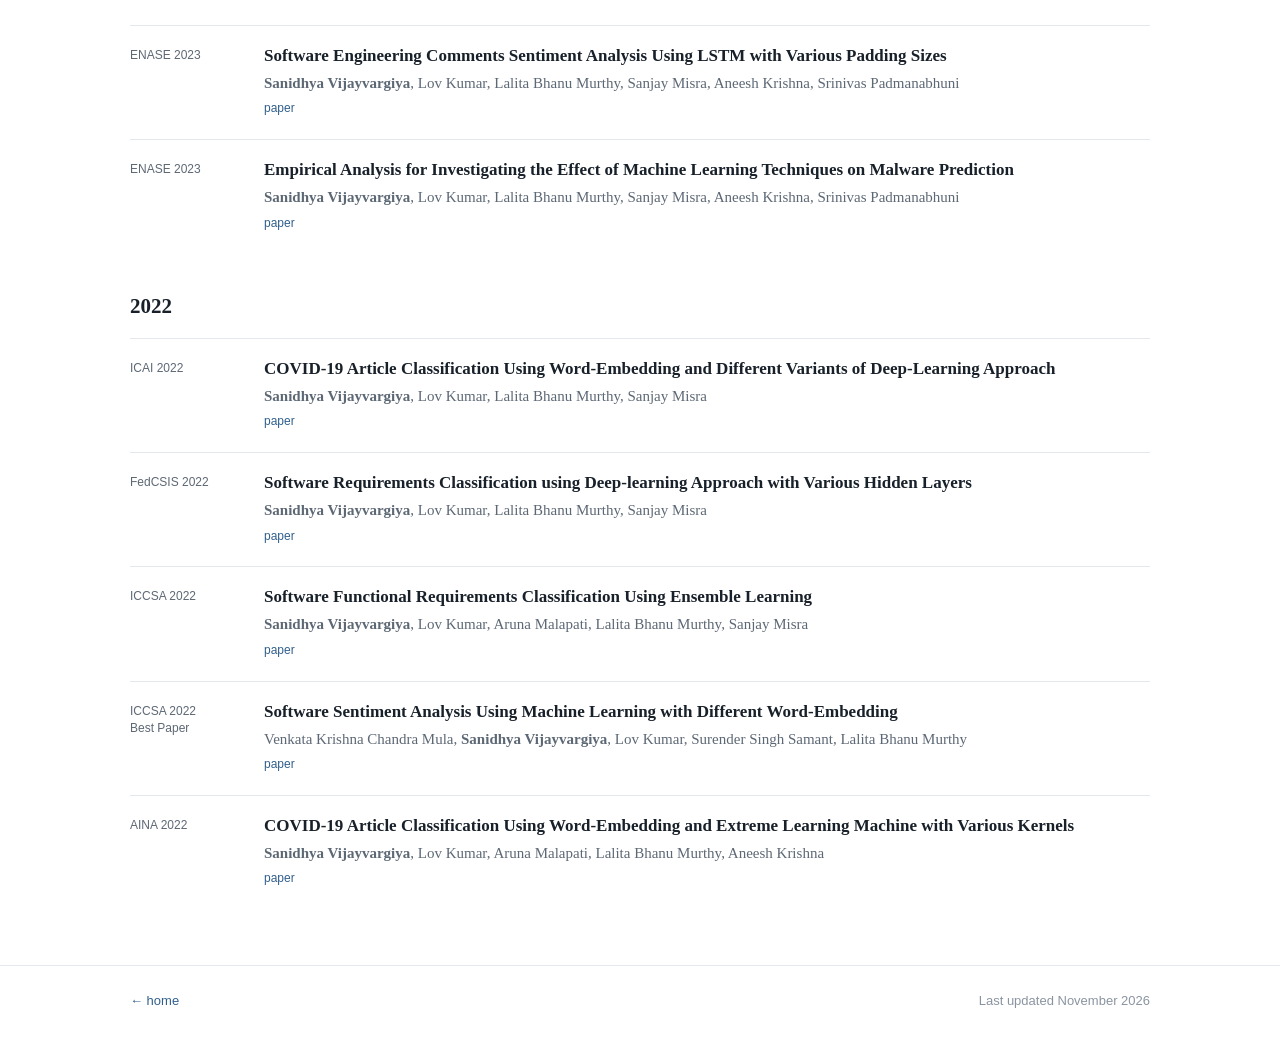
==== commit 2eb6cc14: "Add new publications for 2026 Added new publications for 2026, including preprints and conference pa" ====
--- a/publications.html
+++ b/publications.html
@@ -16,6 +16,7 @@
     </header>
 
     <h2 class="pub-year">2026</h2>
+    <article class="publication"><div class="pub-venue">Preprint</div><div class="pub-body"><h3><a href="https://arxiv.org/abs/2611.25235" target="_blank" rel="noopener">Some Memories Must Fade: Persistence and Decay of User Memories in Model Parameters</a></h3><p class="authors"><strong>Sanidhya Vijayvargiya</strong>, Rahul Lokesh</p><p class="pub-links"><a href="https://arxiv.org/abs/2611.25235" target="_blank" rel="noopener">paper</a></p></div></article>
     <article class="publication"><div class="pub-venue">NeurIPS 2026</div><div class="pub-body"><h3><a href="https://arxiv.org/abs/2608.10430" target="_blank" rel="noopener">Actionable Hallucination Detection: Translating Latent Uncertainty into Agentic Critique</a></h3><p class="authors"><strong>Sanidhya Vijayvargiya</strong>, Rahul Lokesh</p><p class="pub-links"><a href="https://arxiv.org/abs/2608.10430" target="_blank" rel="noopener">paper</a></p></div></article>
     <article class="publication"><div class="pub-venue">ICML 2026</div><div class="pub-body"><h3><a href="https://arxiv.org/abs/2604.14624" target="_blank" rel="noopener">Asking What Matters: Reward-Driven Clarification for Software Engineering Tasks</a></h3><p class="authors"><strong>Sanidhya Vijayvargiya</strong>, Vijay Viswanathan, Graham Neubig</p><p class="pub-links"><a href="https://arxiv.org/abs/2604.14624" target="_blank" rel="noopener">paper</a><a href="https://github.com/sani903/Teaching-Effective-Clarification" target="_blank" rel="noopener">code</a></p></div></article>
     <article class="publication"><div class="pub-venue">ACM CAIS 2026<br>Agentic SE Workshop</div><div class="pub-body"><h3><a href="https://arxiv.org/abs/2603.17829" target="_blank" rel="noopener">CodeScout: An Effective Recipe for Reinforcement Learning of Code Search Agents</a></h3><p class="authors">Lintang Sutawika, Aditya Bharat Soni, Bharath Sriraam R R, Apurva Gandhi, Taha Yassine, <strong>Sanidhya Vijayvargiya</strong>, Yuchen Li, Xuhui Zhou, Yilin Zhang, Leander Melroy Maben, Graham Neubig</p><p class="pub-links"><a href="https://arxiv.org/abs/2603.17829" target="_blank" rel="noopener">paper</a><a href="https://github.com/OpenHands/codescout" target="_blank" rel="noopener">code</a></p></div></article>
--- a/styles.css
+++ b/styles.css
@@ -12,6 +12,8 @@
   --accent-hover: #1f4e7a;
   --project-hover: #f8fafc;
   --max: 1020px;
+  --font-prose: Charter, "Bitstream Charter", Georgia, Cambria, "Times New Roman", serif;
+  --font-ui: -apple-system, BlinkMacSystemFont, "Segoe UI", Roboto, Helvetica, Arial, sans-serif;
 }
 
 html[data-theme="dark"] {
@@ -52,8 +54,8 @@
   margin: 0;
   background: var(--bg);
   color: var(--text);
-  font-family: -apple-system, BlinkMacSystemFont, "Segoe UI", Roboto, Helvetica, Arial, sans-serif;
-  font-size: 16px;
+  font-family: var(--font-prose);
+  font-size: 17px;
   line-height: 1.64;
   -webkit-font-smoothing: antialiased;
 }
@@ -78,7 +80,7 @@
 }
 .wordmark {
   color: var(--nav-text);
-  font-family: ui-serif, Georgia, Cambria, "Times New Roman", serif;
+  font-family: var(--font-prose);
   font-size: 20px;
   font-weight: 650;
   letter-spacing: .01em;
@@ -88,6 +90,7 @@
 .nav-actions { display: flex; align-items: center; gap: 18px; }
 nav { display: flex; gap: 22px; align-items: center; }
 nav a {
+  font-family: var(--font-ui);
   color: var(--nav-muted);
   font-size: 14px;
   font-weight: 520;
@@ -154,13 +157,14 @@
 
 .hero-copy h1 {
   margin: 1px 0 6px;
-  font-family: ui-serif, Georgia, Cambria, "Times New Roman", serif;
+  font-family: var(--font-prose);
   font-size: clamp(34px, 5vw, 48px);
   line-height: 1.1;
   letter-spacing: -.018em;
   font-weight: 650;
 }
 .role {
+  font-family: var(--font-ui);
   margin: 0 0 24px;
   color: var(--muted);
   font-size: 17px;
@@ -175,11 +179,12 @@
   padding-top: 24px;
 }
 .research-directions h2, .section h2, .page-title h1 {
-  font-family: ui-serif, Georgia, Cambria, "Times New Roman", serif;
+  font-family: var(--font-prose);
   font-weight: 650;
   letter-spacing: -.01em;
 }
 .research-directions h2 { font-size: 22px; margin: 0 0 16px; }
+.research-intro { margin: 0 0 18px; }
 .direction-list { display: grid; gap: 14px; margin: 0; }
 .direction { display: grid; grid-template-columns: 210px minmax(0, 1fr); gap: 18px; }
 .direction dt { font-weight: 650; }
@@ -194,7 +199,7 @@
   margin-bottom: 18px;
 }
 .section h2 { margin: 0; font-size: 25px; }
-.section-link { font-size: 14px; white-space: nowrap; }
+.section-link { font-family: var(--font-ui); font-size: 13px; white-space: nowrap; }
 
 .project-grid {
   display: grid;
@@ -217,8 +222,8 @@
   font-weight: 650;
   color: var(--text);
 }
-.project p { margin: 0 0 10px; color: var(--muted); font-size: 15px; line-height: 1.55; }
-.project-meta { font-size: 13px; color: var(--faint); line-height: 1.5; }
+.project p { margin: 0 0 10px; color: var(--muted); font-size: 16px; line-height: 1.55; }
+.project-meta { font-family: var(--font-ui); font-size: 12px; color: var(--muted); line-height: 1.5; }
 .project:hover h3 { color: var(--accent); }
 
 .news-list { list-style: none; margin: 0; padding: 0; }
@@ -228,12 +233,13 @@
   gap: 18px;
   padding: 9px 0;
 }
-.news-date { color: var(--faint); font-size: 14px; }
+.news-date { font-family: var(--font-ui); color: var(--muted); font-size: 13px; }
 .news-text { color: var(--muted); }
 .news-text strong { color: var(--text); font-weight: 600; }
 
 footer { border-top: 1px solid var(--line); margin-top: 8px; }
 .footer-row {
+  font-family: var(--font-ui);
   padding: 24px 0 30px;
   display: flex;
   align-items: center;
@@ -250,7 +256,7 @@
 .page-title-actions { margin-top: 15px; }
 .text-link { font-size: 14px; }
 
-.pub-year { margin: 36px 0 14px; font-size: 21px; font-weight: 650; font-family: ui-serif, Georgia, serif; }
+.pub-year { margin: 36px 0 14px; font-size: 21px; font-weight: 650; font-family: var(--font-prose); }
 .pub-year:first-of-type { margin-top: 0; }
 .publication {
   display: grid;
@@ -259,26 +265,29 @@
   border-top: 1px solid var(--line);
   padding: 18px 0 20px;
 }
-.pub-venue { color: var(--faint); font-size: 13px; line-height: 1.45; padding-top: 3px; }
-.pub-body h3 { margin: 0 0 4px; font-size: 16px; line-height: 1.42; font-weight: 650; }
+.pub-venue { font-family: var(--font-ui); color: var(--muted); font-size: 12px; line-height: 1.45; padding-top: 3px; }
+.pub-body h3 { margin: 0 0 4px; font-size: 17px; line-height: 1.42; font-weight: 650; }
 .pub-body h3 a { color: var(--text); }
 .pub-body h3 a:hover { color: var(--accent); }
-.authors { margin: 0 0 5px; color: var(--muted); font-size: 14px; line-height: 1.5; }
-.pub-links { margin: 0; font-size: 13px; }
+.authors { margin: 0 0 5px; color: var(--muted); font-size: 15px; line-height: 1.5; }
+.pub-links { margin: 0; font-family: var(--font-ui); font-size: 12px; }
 .pub-links a { margin-right: 10px; }
 
 .research-page-grid { display: grid; gap: 44px; }
 .research-topic { border-top: 1px solid var(--line); padding-top: 28px; }
 .research-topic:first-child { border-top: 0; padding-top: 0; }
-.research-topic h2 { margin: 0 0 12px; font-family: ui-serif, Georgia, serif; font-size: 27px; }
+.research-topic h2 { margin: 0 0 12px; font-family: var(--font-prose); font-size: 27px; }
 .research-topic > p { max-width: 760px; color: var(--muted); margin: 0 0 22px; }
 .thread-list { display: grid; grid-template-columns: repeat(2, minmax(0, 1fr)); gap: 22px 40px; }
-.thread h3 { margin: 0 0 5px; font-size: 16px; }
-.thread p { color: var(--muted); font-size: 14px; margin: 0; }
-.thread a { font-size: 13px; }
+.thread h3 { margin: 0 0 5px; font-size: 17px; }
+.thread p { color: var(--muted); font-size: 16px; margin: 0 0 4px; }
+.thread a, .thread-status { font-family: var(--font-ui); font-size: 12px; }
+.thread-status { color: var(--muted); }
+.thread[id] { scroll-margin-top: 24px; }
 
 .cv-toolbar { display: flex; gap: 12px; flex-wrap: wrap; margin: 0 0 20px; }
 .button-link {
+  font-family: var(--font-ui);
   display: inline-flex;
   align-items: center;
   gap: 7px;
@@ -367,7 +376,7 @@
   .project-grid { grid-template-columns: 1fr; }
   .project { padding: 18px 0 20px; }
   .project:nth-child(2) { border-top: 1px solid var(--line); padding-top: 18px; }
-  .project p { font-size: 15px; }
+  .project p { font-size: 16px; }
 
   .news-list li { grid-template-columns: 72px minmax(0, 1fr); gap: 10px; }
   .publication { grid-template-columns: 1fr; gap: 5px; padding: 16px 0 18px; }
